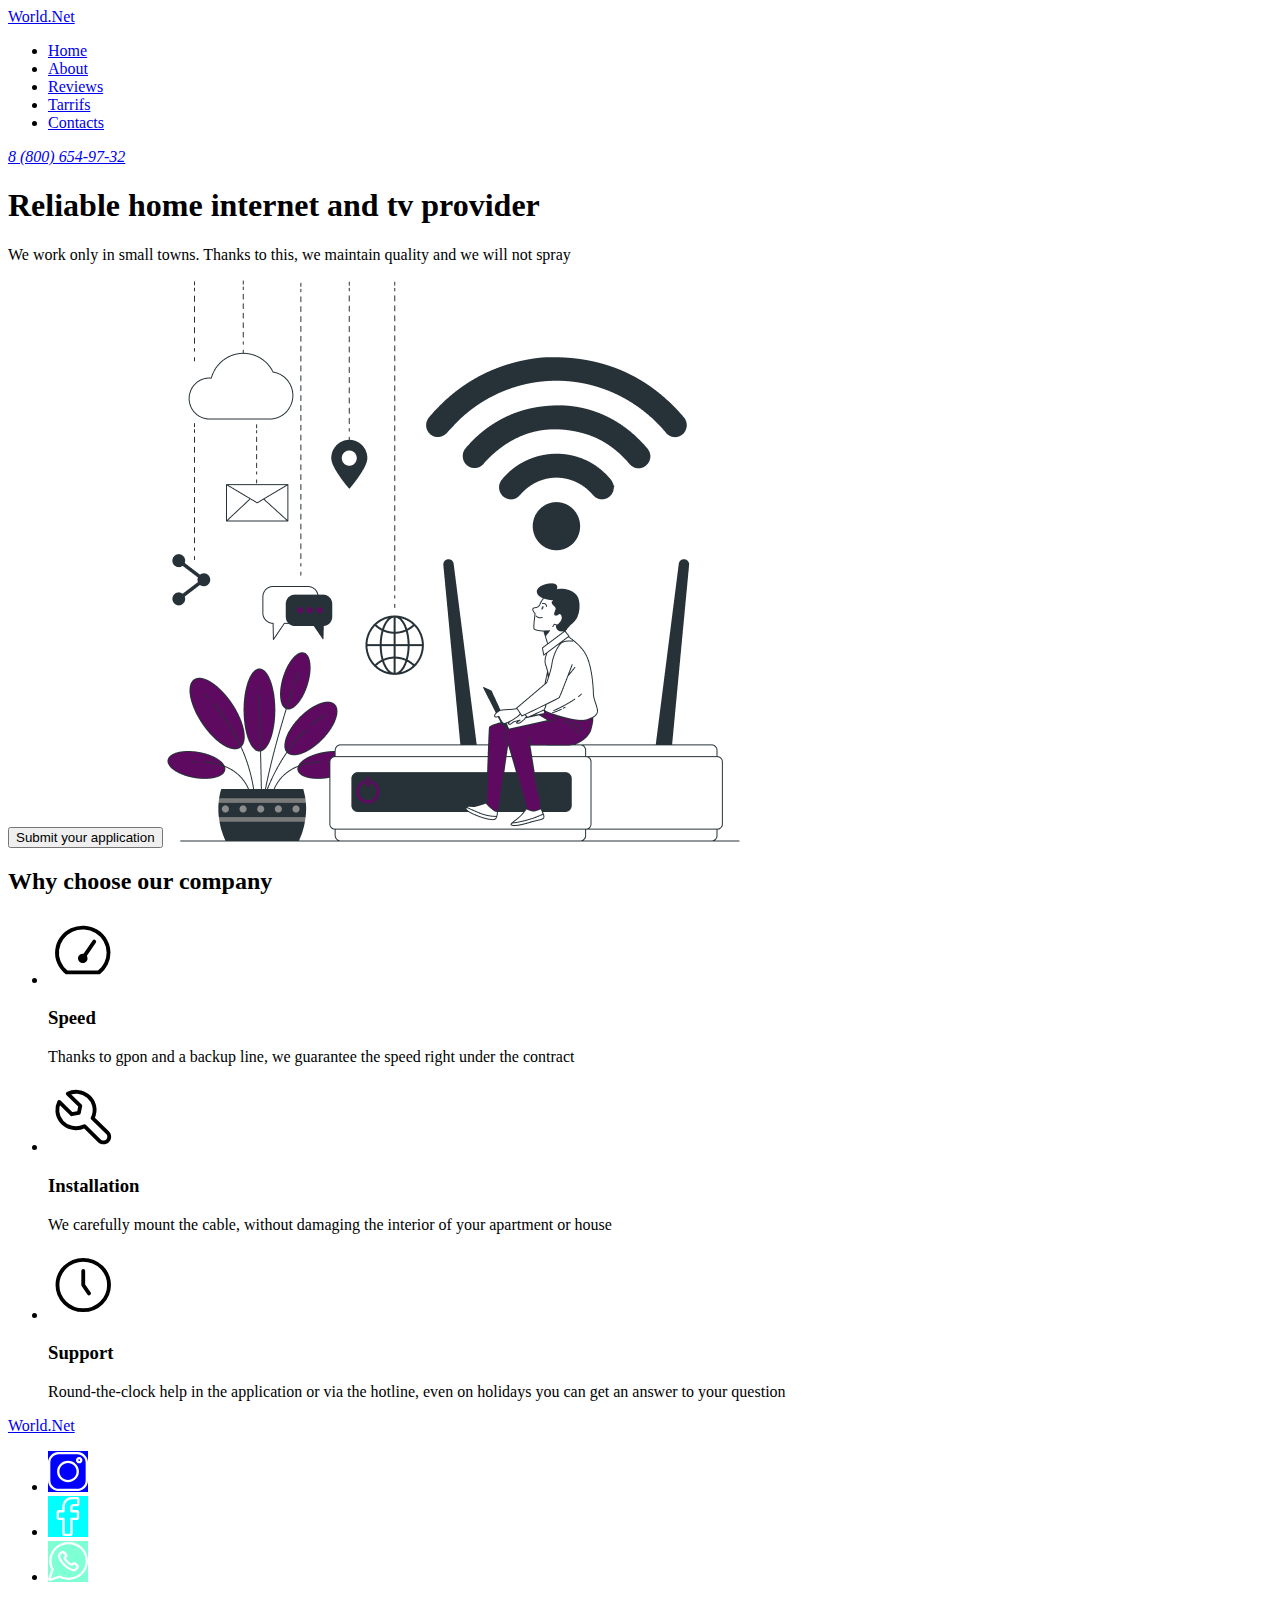
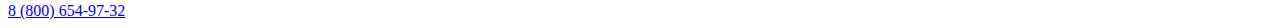
==== index.html @ 52def7dc "start" ====
<!DOCTYPE html>
<html lang="en">
  <head>
    <meta charset="UTF-8" />
    <meta name="viewport" content="width=device-width, initial-scale=1.0" />
    <title>Blended 15-16</title>
  </head>
  <body>
    <header>
      <nav>
        <a href="./index.html">World.Net</a>
        <ul>
          <li><a href="./index.html">Home</a></li>
          <li><a href="#">About</a></li>
          <li><a href="#">Reviews</a></li>
          <li><a href="./tarrifs.html">Tarrifs</a></li>
          <li><a href="#">Contacts</a></li>
        </ul>
      </nav>
      <address>
        <a href="tel:88006549732">8 (800) 654-97-32</a>
      </address>
    </header>
    <main>
      <!-- Hero section -->
      <section>
        <h1>Reliable home internet and <span>tv</span> provider</h1>
        <p>
          We work only in small towns. Thanks to this, we maintain quality and
          we will not spray
        </p>
        <button>Submit your application</button>
        <img src="./png/main.png" alt="internet" />
      </section>
      <!-- Advantages section -->
      <section>
        <h2>Why choose our company</h2>
        <ul>
          <li>
            <img src="./icons/speed.svg" alt="speed" width="70" height="70" />
            <h3>Speed</h3>
            <p>
              Thanks to <span>gpon</span> and a backup line, we guarantee the
              speed right under the contract
            </p>
          </li>
          <li>
            <img
              src="./icons/installation.svg"
              alt="installation"
              width="70"
              height="70"
            />
            <h3>Installation</h3>
            <p>
              We carefully mount the cable, without damaging the interior of
              your apartment or house
            </p>
          </li>
          <li>
            <img
              src="./icons/support.svg"
              alt="support"
              width="70"
              height="70"
            />
            <h3>Support</h3>
            <p>
              Round-the-clock help in the application or via the hotline, even
              on holidays you can get an answer to your question
            </p>
          </li>
        </ul>
      </section>
      <!--  -->
    </main>
    <footer>
      <a href="./index.html">World.Net</a>
      <ul>
        <li>
          <img
            src="./icons/instagram.svg"
            alt="insta"
            style="background-color: blue"
          />
        </li>
        <li>
          <img
            src="./icons/facebook.svg"
            alt="facebook"
            style="background-color: aqua"
          />
        </li>
        <li>
          <img
            src="./icons/whatsapp.svg"
            alt="whatsapp"
            style="background-color: aquamarine"
          />
        </li>
      </ul>
      <a href="tel:88006549732">8 (800) 654-97-32</a>
    </footer>
  </body>
</html>
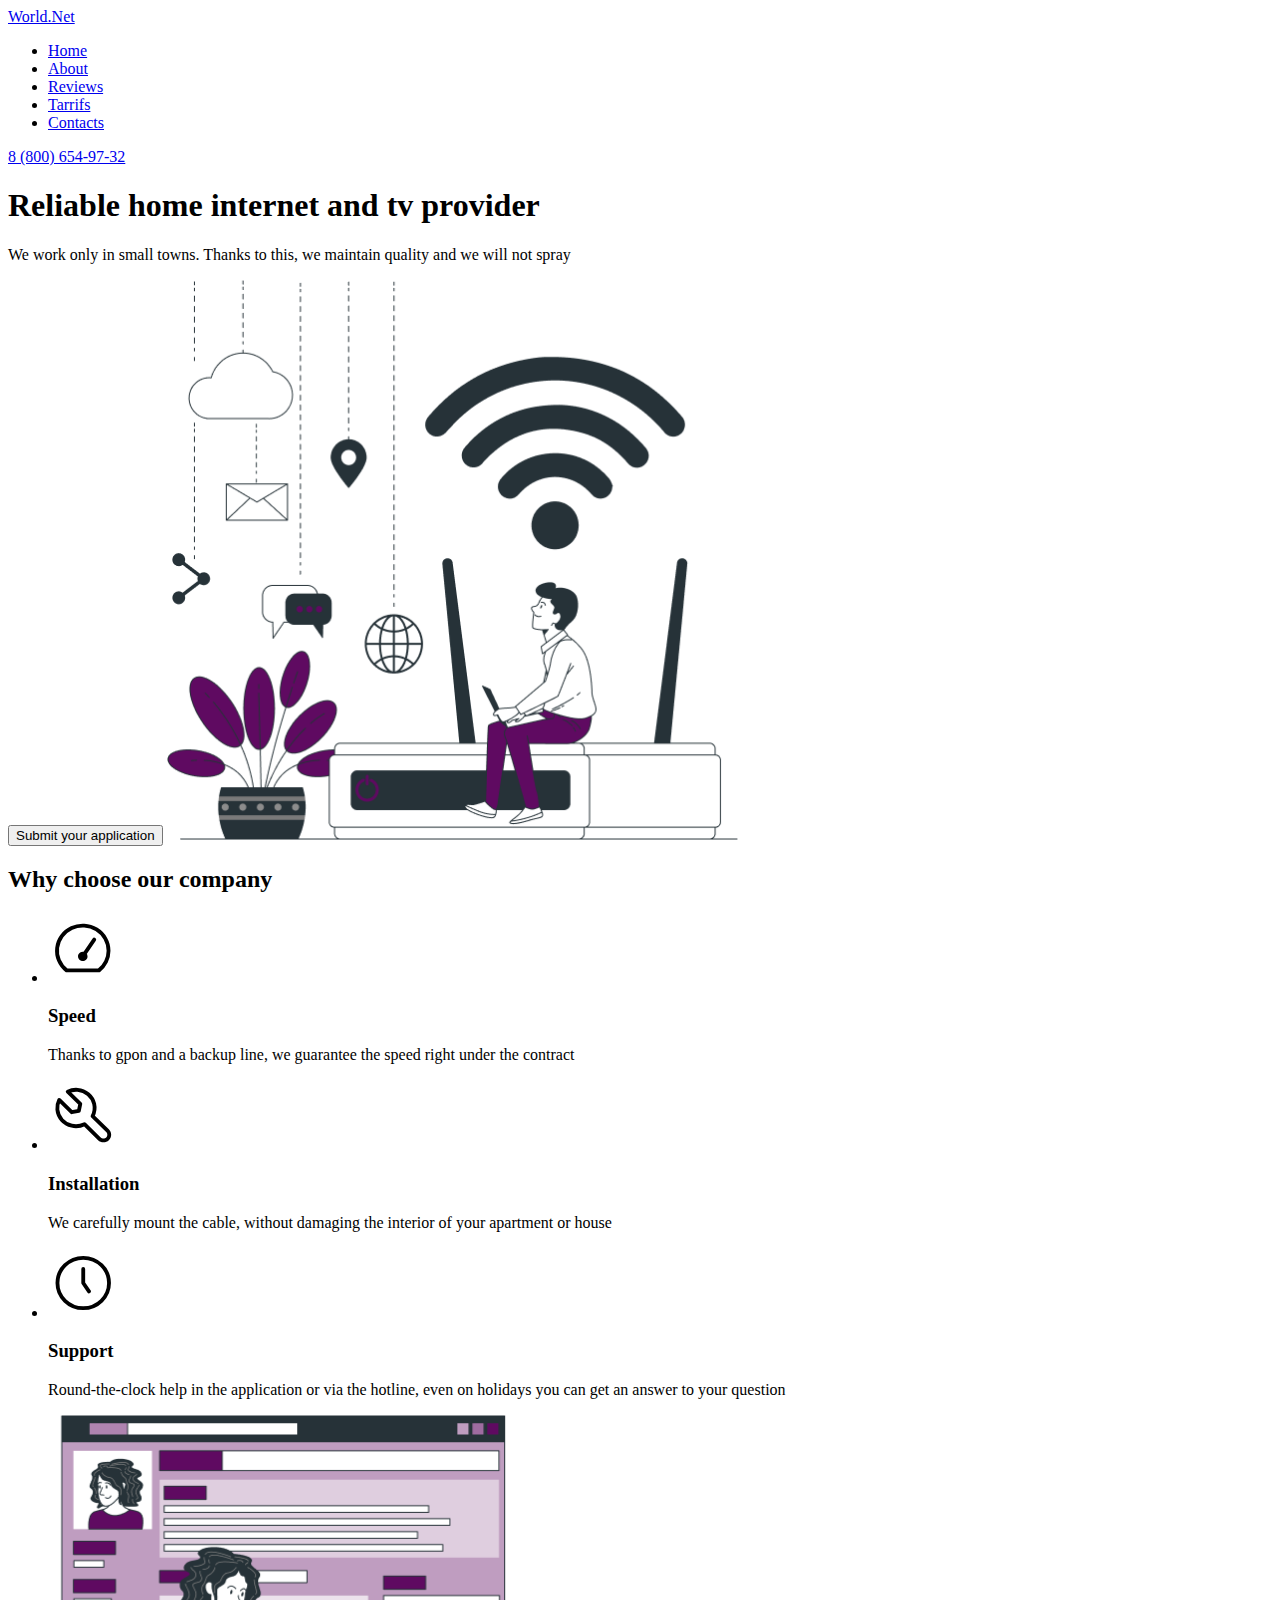
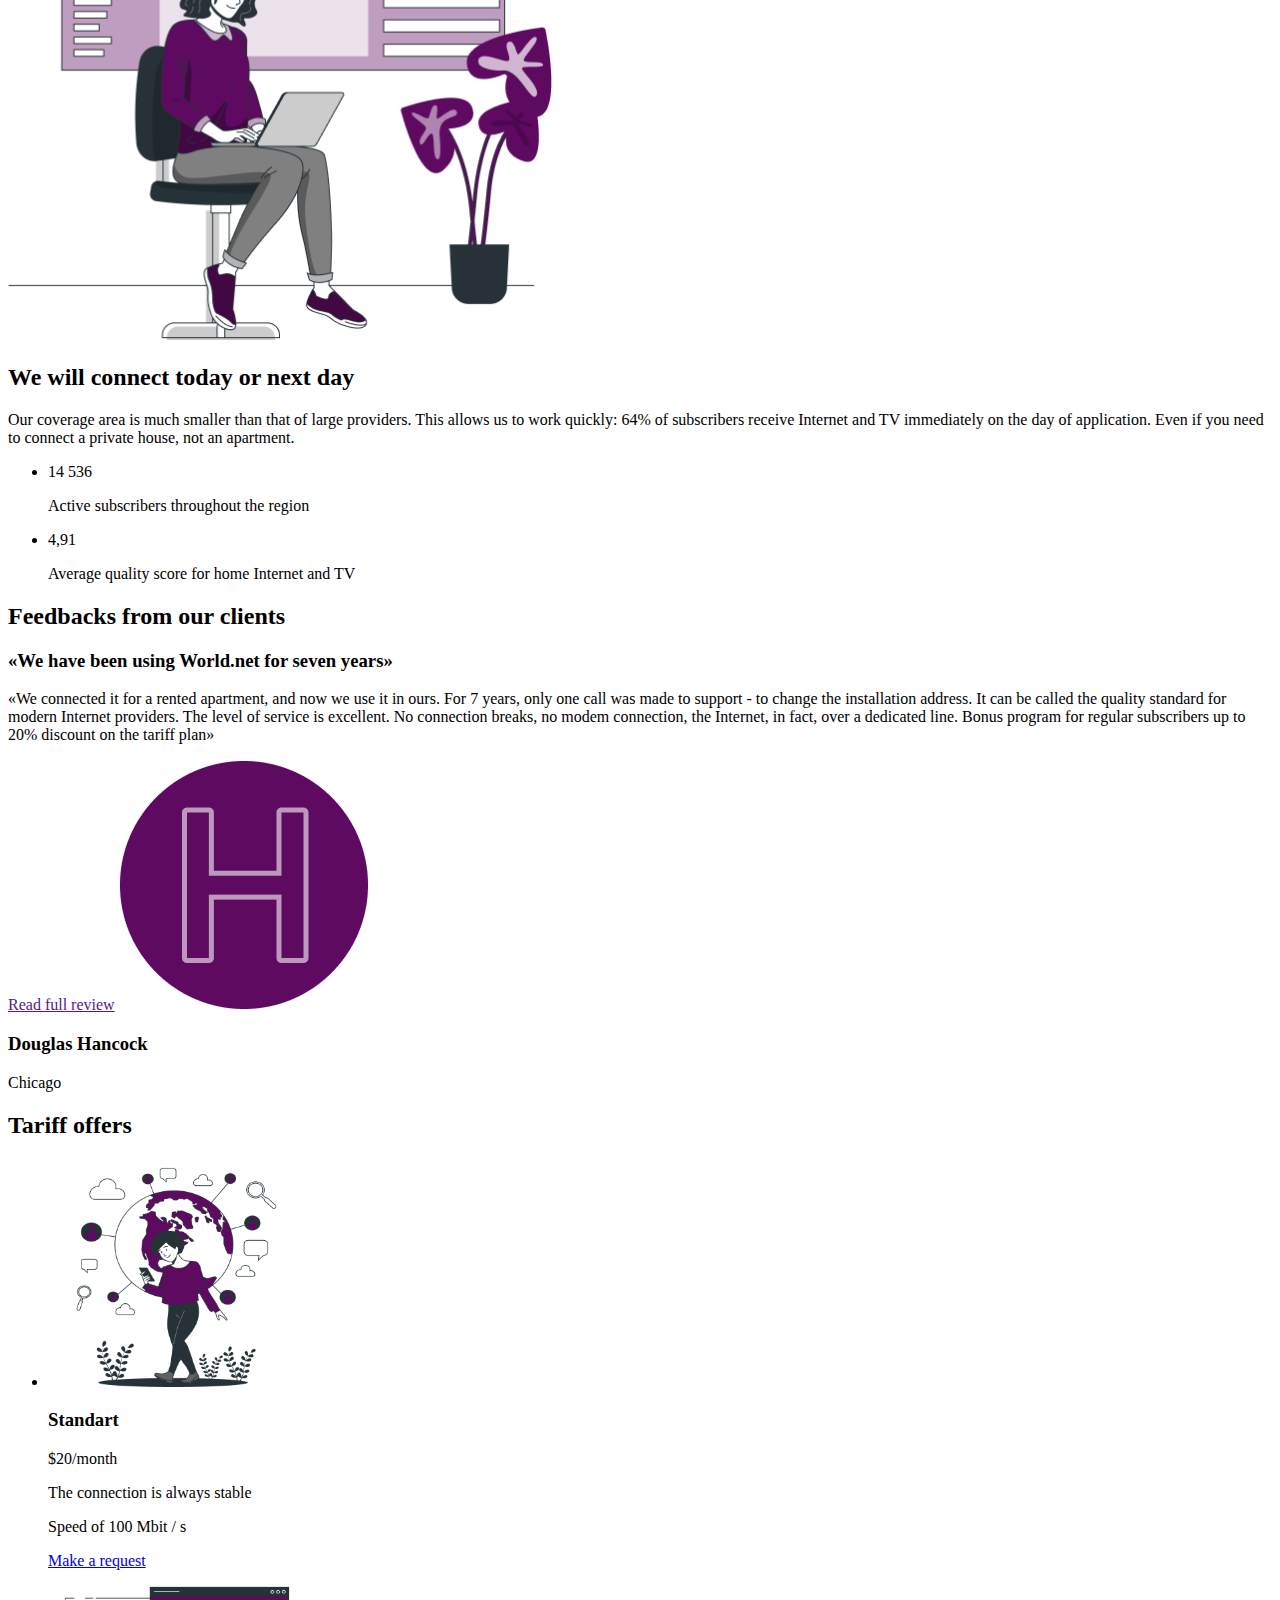
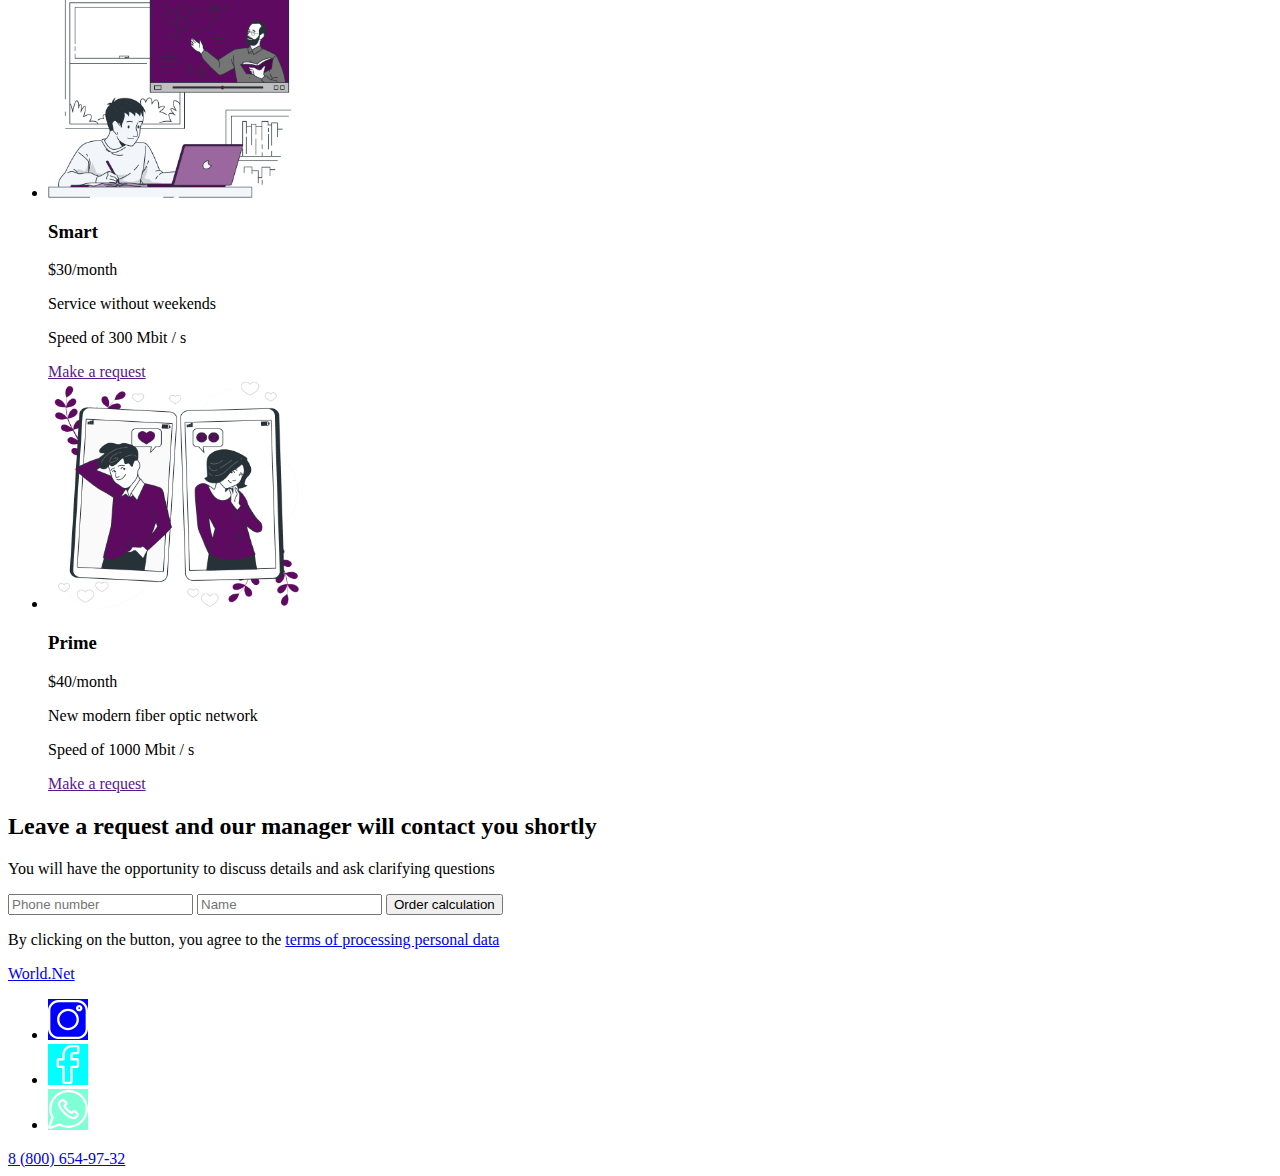
==== commit 243bd638: "finished html" ====
--- a/index.html
+++ b/index.html
@@ -3,7 +3,7 @@
   <head>
     <meta charset="UTF-8" />
     <meta name="viewport" content="width=device-width, initial-scale=1.0" />
-    <title>Blended 15-16</title>
+    <title>Internet</title>
   </head>
   <body>
     <header>
@@ -17,9 +17,7 @@
           <li><a href="#">Contacts</a></li>
         </ul>
       </nav>
-      <address>
-        <a href="tel:88006549732">8 (800) 654-97-32</a>
-      </address>
+      <a href="tel:88006549732">8 (800) 654-97-32</a>
     </header>
     <main>
       <!-- Hero section -->
@@ -30,8 +28,9 @@
           we will not spray
         </p>
         <button>Submit your application</button>
-        <img src="./png/main.png" alt="internet" />
-      </section>
+        <img src="./png/main.png" alt="internet" width="571" height="560" />
+      </section>
+
       <!-- Advantages section -->
       <section>
         <h2>Why choose our company</h2>
@@ -72,7 +71,116 @@
           </li>
         </ul>
       </section>
-      <!--  -->
+
+      <!-- In touch section-->
+      <section>
+        <img src="./png/woman.png" alt="woman" width="544" height="525" />
+        <h2>We will connect today or next day</h2>
+        <p>
+          Our coverage area is much smaller than that of large providers. This
+          allows us to work quickly: 64% of subscribers receive Internet and TV
+          immediately on the day of application. Even if you need to connect a
+          private house, not an apartment.
+        </p>
+        <ul>
+          <li>
+            <span>14 536</span>
+            <p>Active subscribers throughout the region</p>
+          </li>
+          <li>
+            <span>4,91</span>
+            <p>Average quality score for home Internet and TV</p>
+          </li>
+        </ul>
+      </section>
+
+      <!-- Feedback section -->
+      <section>
+        <h2>Feedbacks from our clients</h2>
+        <h3>«We have been using World.net for seven years»</h3>
+        <p>
+          «We connected it for a rented apartment, and now we use it in ours.
+          For 7 years, only one call was made to support - to change the
+          installation address. It can be called the quality standard for modern
+          Internet providers. The level of service is excellent. No connection
+          breaks, no modem connection, the Internet, in fact, over a dedicated
+          line. Bonus program for regular subscribers up to 20% discount on the
+          tariff plan»
+        </p>
+        <a href="">Read full review</a>
+        <img
+          src="./png/hletter.png"
+          alt="logo company"
+          width="250"
+          height="250"
+        />
+        <h3>Douglas Hancock</h3>
+        <p>Chicago</p>
+      </section>
+
+      <!-- Tariff offers section -->
+      <section>
+        <h2>Tariff offers</h2>
+        <ul>
+          <li>
+            <img
+              src="./png/standartoffer.png"
+              alt="walking woman"
+              width="251"
+              height="228"
+            />
+            <h3>Standart</h3>
+            <p>$20/month</p>
+            <p>The connection is always stable</p>
+            <p>Speed of 100 Mbit / s</p>
+            <a href="#">Make a request</a>
+          </li>
+          <li>
+            <img
+              src="./png/smartoffer.png"
+              alt="online lesson"
+              width="251"
+              height="228"
+            />
+            <h3>Smart</h3>
+            <p>$30/month</p>
+            <p>Service without weekends</p>
+            <p>Speed of 300 Mbit / s</p>
+            <a href="">Make a request</a>
+          </li>
+          <li>
+            <img
+              src="./png/primeoffer.png"
+              alt="online dating"
+              width="251"
+              height="228"
+            />
+            <h3>Prime</h3>
+            <p>$40/month</p>
+            <p>New modern fiber optic network</p>
+            <p>Speed of 1000 Mbit / s</p>
+            <a href="">Make a request</a>
+          </li>
+        </ul>
+      </section>
+
+      <!-- Request section -->
+      <section>
+        <h2>Leave a request and our manager will contact you shortly</h2>
+        <p>
+          You will have the opportunity to discuss details and ask clarifying
+          questions
+        </p>
+        <input type="tel" placeholder="Phone number" />
+        <input type="text" placeholder="Name" />
+        <button type="submit">Order calculation</button>
+        <p>
+          By clicking on the button, you agree to the
+          <span>
+            <a href="#">terms of processing personal data</a>
+          </span>
+        </p>
+      </section>
     </main>
     <footer>
       <a href="./index.html">World.Net</a>
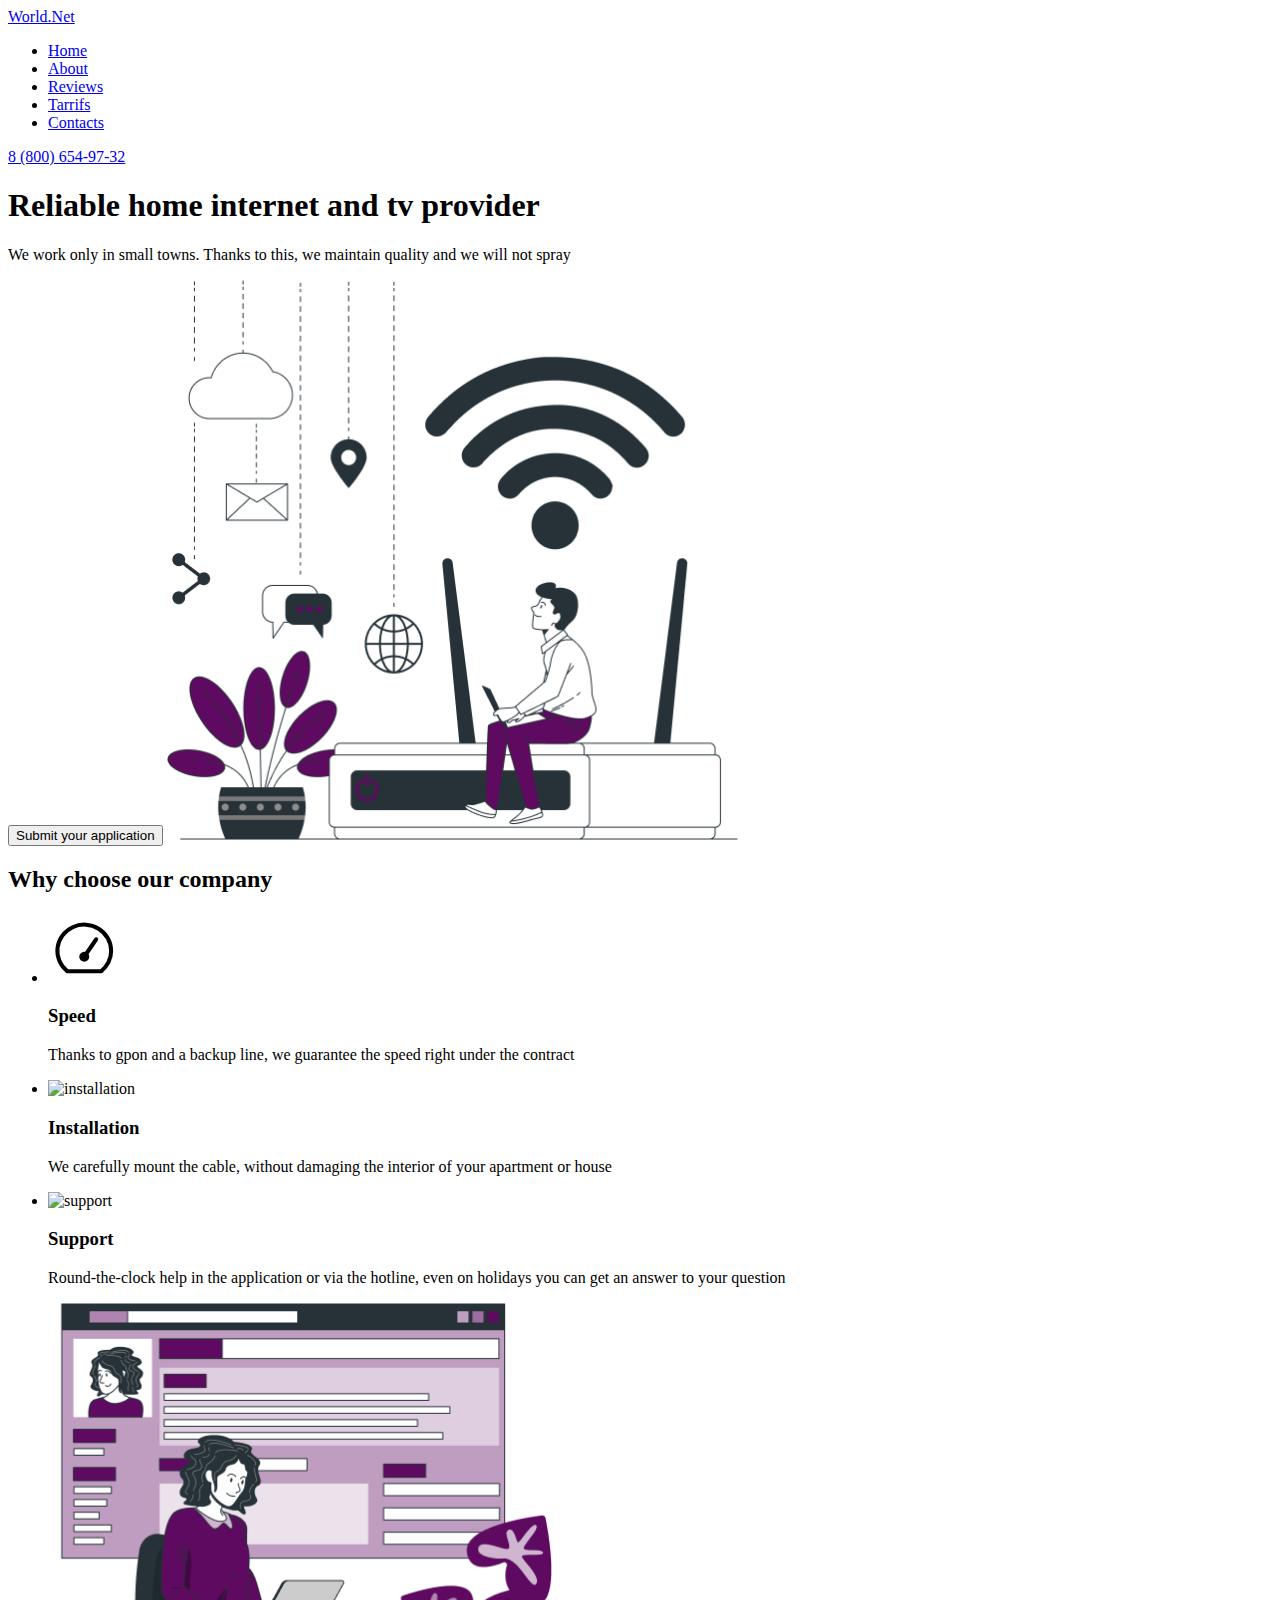
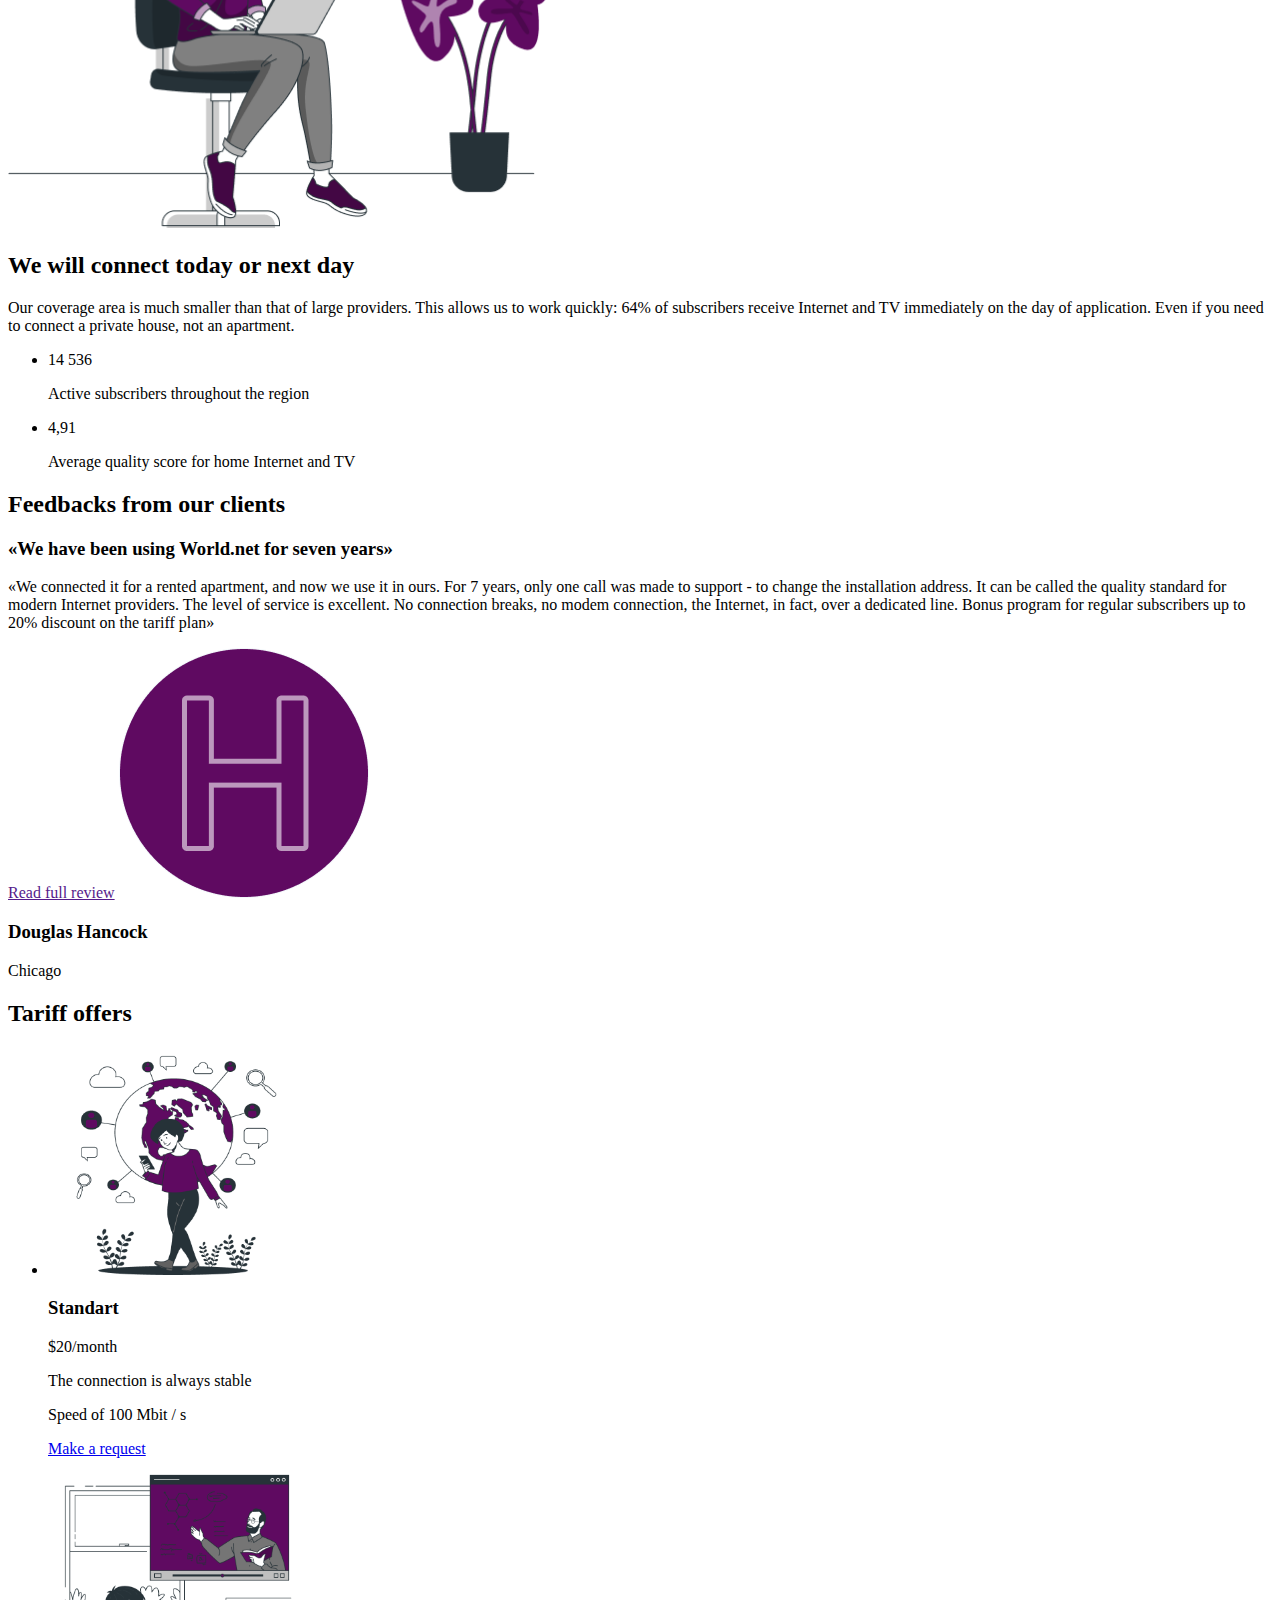
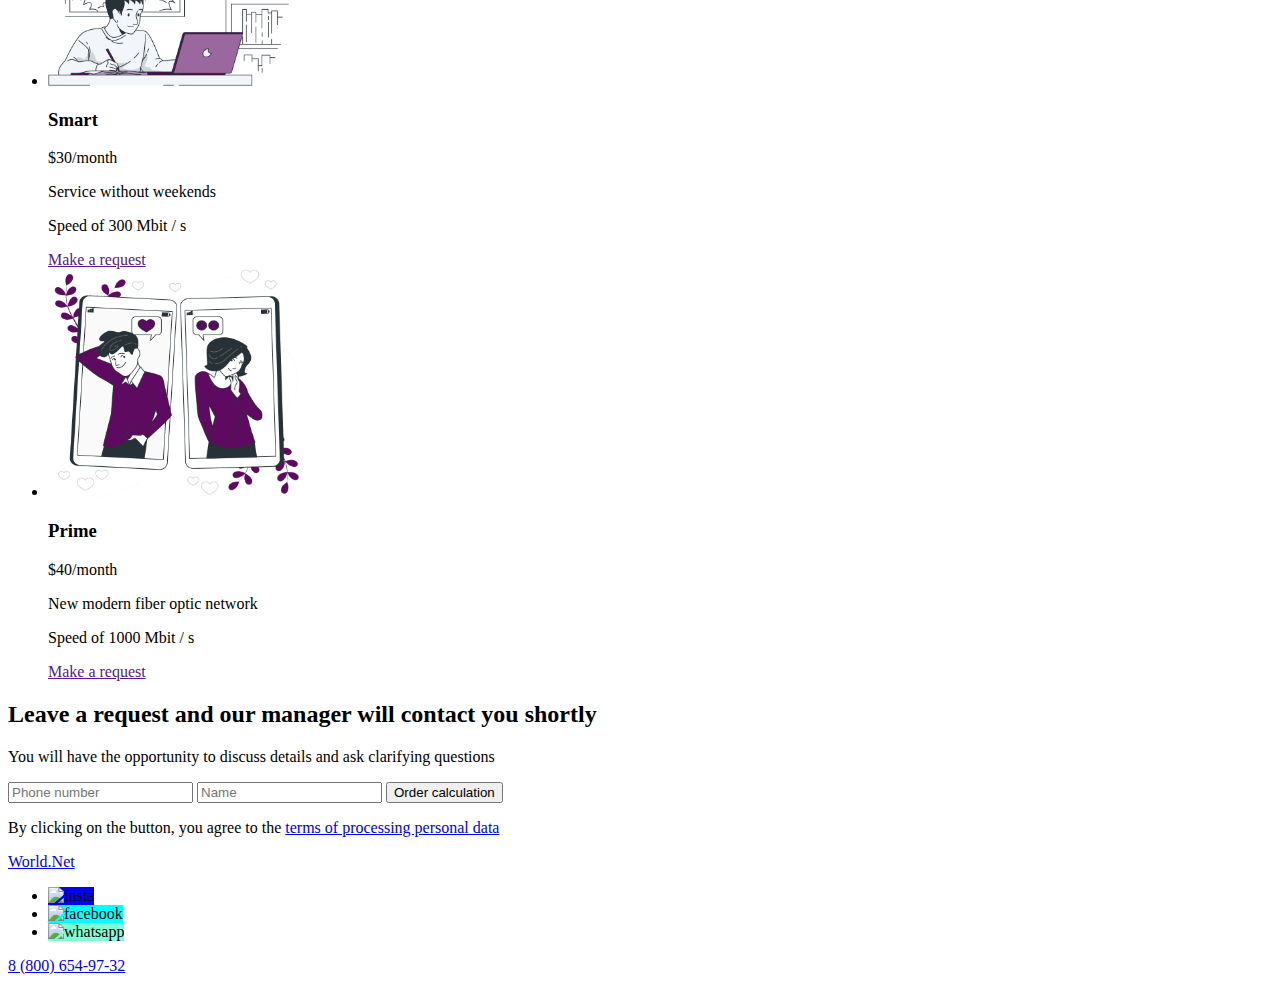
==== commit a30621c1: "aa" ====
--- a/index.html
+++ b/index.html
@@ -36,7 +36,9 @@
         <h2>Why choose our company</h2>
         <ul>
           <li>
-            <img src="./icons/speed.svg" alt="speed" width="70" height="70" />
+            <svg width="72" height="70">
+              <use href="./icomoon/symbol-defs.svg#speed"></use>
+            </svg>
             <h3>Speed</h3>
             <p>
               Thanks to <span>gpon</span> and a backup line, we guarantee the
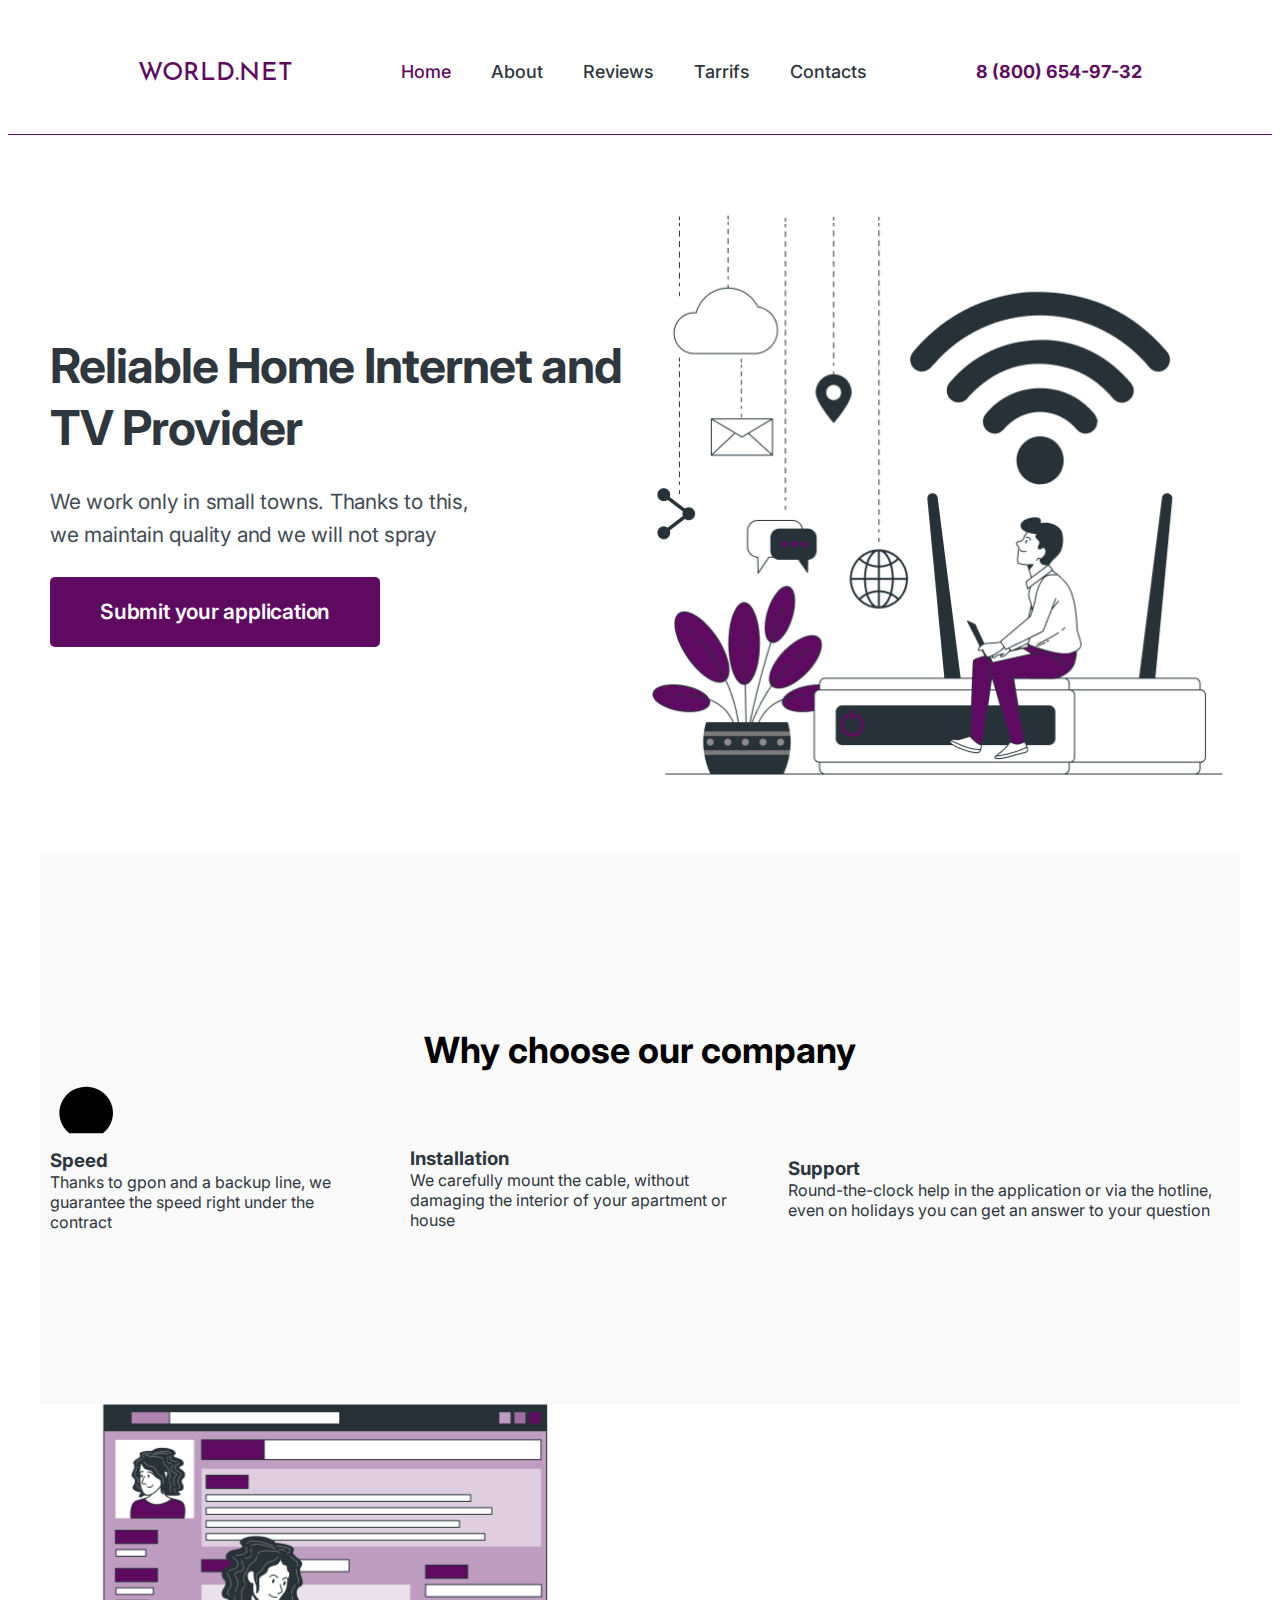
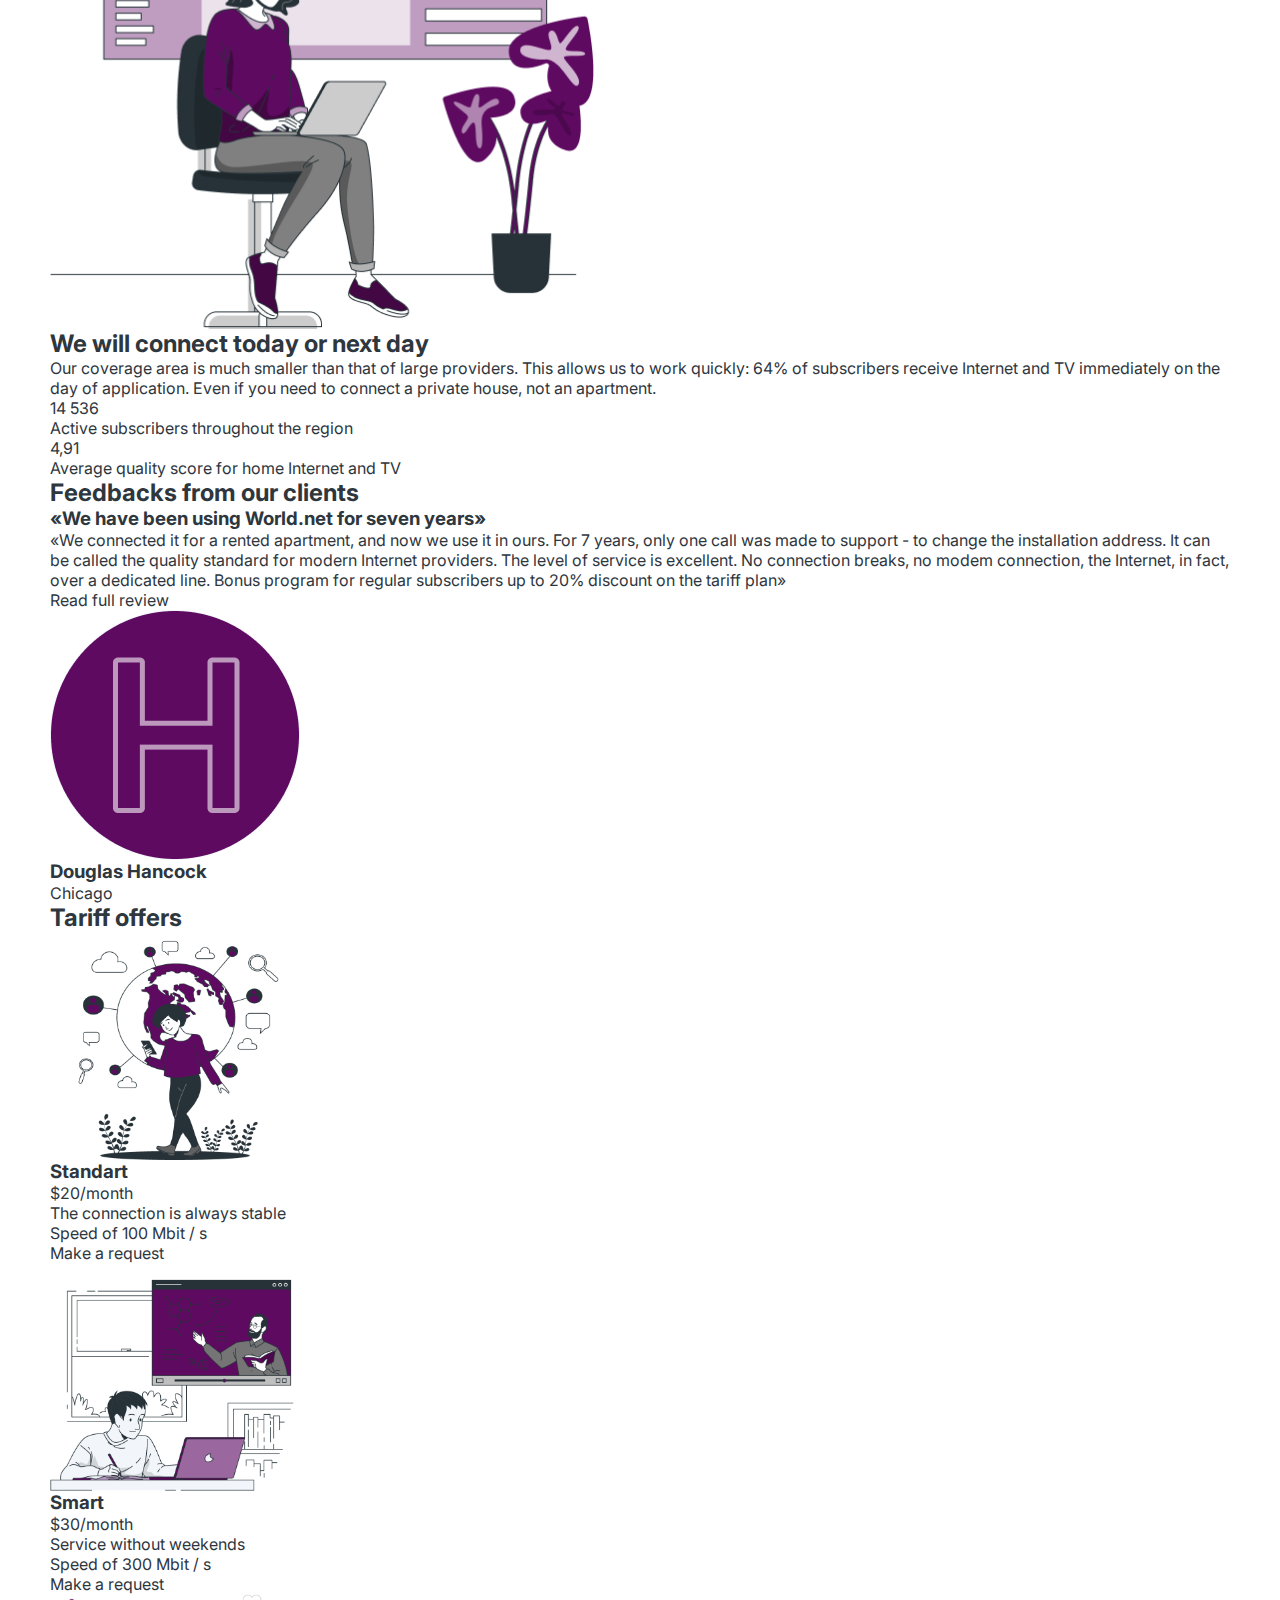
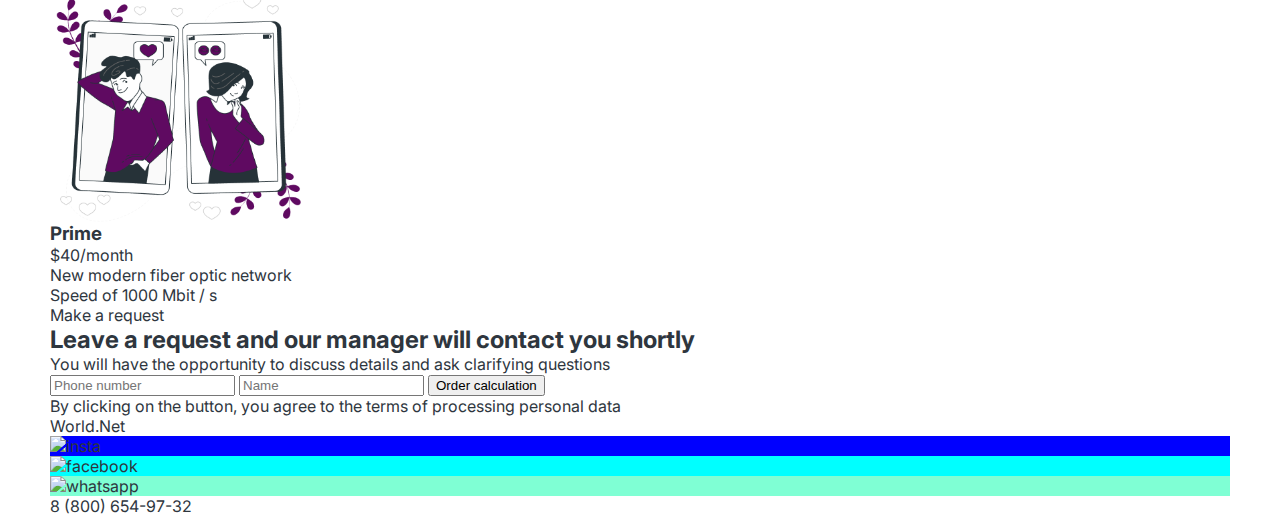
==== commit 67ea541c: "adds" ====
--- a/index.html
+++ b/index.html
@@ -4,212 +4,248 @@
     <meta charset="UTF-8" />
     <meta name="viewport" content="width=device-width, initial-scale=1.0" />
     <title>Internet</title>
+    <link rel="stylesheet" href="./css/style.css" />
+    <link rel="preconnect" href="https://fonts.googleapis.com" />
+    <link rel="preconnect" href="https://fonts.gstatic.com" crossorigin />
+    <link
+      href="https://fonts.googleapis.com/css2?family=Inter:wght@400;500;600;700&family=Reem+Kufi&display=swap"
+      rel="stylesheet"
+    />
   </head>
   <body>
-    <header>
-      <nav>
-        <a href="./index.html">World.Net</a>
-        <ul>
-          <li><a href="./index.html">Home</a></li>
-          <li><a href="#">About</a></li>
-          <li><a href="#">Reviews</a></li>
-          <li><a href="./tarrifs.html">Tarrifs</a></li>
-          <li><a href="#">Contacts</a></li>
-        </ul>
-      </nav>
-      <a href="tel:88006549732">8 (800) 654-97-32</a>
+    <header class="header">
+      <div class="container container-header">
+        <a class="logo" href="./index.html">World.Net</a>
+        <nav>
+          <ul class="nav-menu">
+            <li class="nav-item nav-item-home">
+              <a class="nav-link" href="./index.html">Home</a>
+            </li>
+            <li class="nav-item"><a class="nav-link" href="#">About</a></li>
+            <li class="nav-item"><a class="nav-link" href="#">Reviews</a></li>
+            <li class="nav-item">
+              <a class="nav-link" href="./tarrifs.html">Tarrifs</a>
+            </li>
+            <li class="nav-item"><a class="nav-link" href="#">Contacts</a></li>
+          </ul>
+        </nav>
+        <a class="header-tel" href="tel:88006549732">8 (800) 654-97-32</a>
+      </div>
     </header>
     <main>
       <!-- Hero section -->
-      <section>
-        <h1>Reliable home internet and <span>tv</span> provider</h1>
-        <p>
-          We work only in small towns. Thanks to this, we maintain quality and
-          we will not spray
-        </p>
-        <button>Submit your application</button>
-        <img src="./png/main.png" alt="internet" width="571" height="560" />
+      <section class="section">
+        <div class="container hero-container">
+          <h1 class="hero-title">
+            Reliable home internet <span class="span-low">and </span
+            ><span class="span-up">tv</span> provider
+          </h1>
+          <p class="hero-descr">
+            We work only in small towns. Thanks to this, we maintain quality and
+            we will not spray
+          </p>
+          <button class="hero-button">Submit your application</button>
+          <img
+            class="hero-img"
+            src="./png/main.png"
+            alt="internet"
+            width="571"
+            height="560"
+          />
+        </div>
       </section>
 
       <!-- Advantages section -->
-      <section>
-        <h2>Why choose our company</h2>
+      <section class="section">
+        <div class="container advantages-container">
+          <h2 class="advantages-title">Why choose our company</h2>
+          <ul class="advantages-menu">
+            <li class="advantages-item">
+              <svg class="advantage-icon" width="72" height="70">
+                <use href="./png/icons.svg#icon-speed"></use>
+              </svg>
+              <h3>Speed</h3>
+              <p>
+                Thanks to <span>gpon</span> and a backup line, we guarantee the
+                speed right under the contract
+              </p>
+            </li>
+            <li class="advantages-item">
+              <img
+                src="./png/icons.svg#installation"
+                alt="installation"
+                width="70"
+                height="70"
+              />
+              <h3>Installation</h3>
+              <p>
+                We carefully mount the cable, without damaging the interior of
+                your apartment or house
+              </p>
+            </li>
+            <li class="advantages-item">
+              <img
+                src="./png/icons.svg#icon-support"
+                alt="support"
+                width="70"
+                height="70"
+              />
+              <h3>Support</h3>
+              <p>
+                Round-the-clock help in the application or via the hotline, even
+                on holidays you can get an answer to your question
+              </p>
+            </li>
+          </ul>
+        </div>
+      </section>
+
+      <!-- In touch section-->
+      <section class="section">
+        <div class="container">
+          <img src="./png/woman.png" alt="woman" width="544" height="525" />
+          <h2>We will connect today or next day</h2>
+          <p>
+            Our coverage area is much smaller than that of large providers. This
+            allows us to work quickly: 64% of subscribers receive Internet and
+            TV immediately on the day of application. Even if you need to
+            connect a private house, not an apartment.
+          </p>
+          <ul>
+            <li>
+              <span>14 536</span>
+              <p>Active subscribers throughout the region</p>
+            </li>
+            <li>
+              <span>4,91</span>
+              <p>Average quality score for home Internet and TV</p>
+            </li>
+          </ul>
+        </div>
+      </section>
+
+      <!-- Feedback section -->
+      <section class="section">
+        <div class="container">
+          <h2>Feedbacks from our clients</h2>
+          <h3>«We have been using World.net for seven years»</h3>
+          <p>
+            «We connected it for a rented apartment, and now we use it in ours.
+            For 7 years, only one call was made to support - to change the
+            installation address. It can be called the quality standard for
+            modern Internet providers. The level of service is excellent. No
+            connection breaks, no modem connection, the Internet, in fact, over
+            a dedicated line. Bonus program for regular subscribers up to 20%
+            discount on the tariff plan»
+          </p>
+          <a href="">Read full review</a>
+          <img
+            src="./png/hletter.png"
+            alt="logo company"
+            width="250"
+            height="250"
+          />
+          <h3>Douglas Hancock</h3>
+          <p>Chicago</p>
+        </div>
+      </section>
+
+      <!-- Tariff offers section -->
+      <section class="section">
+        <div class="container">
+          <h2>Tariff offers</h2>
+          <ul>
+            <li>
+              <img
+                src="./png/standartoffer.png"
+                alt="walking woman"
+                width="251"
+                height="228"
+              />
+              <h3>Standart</h3>
+              <p>$20/month</p>
+              <p>The connection is always stable</p>
+              <p>Speed of 100 Mbit / s</p>
+              <a href="#">Make a request</a>
+            </li>
+            <li>
+              <img
+                src="./png/smartoffer.png"
+                alt="online lesson"
+                width="251"
+                height="228"
+              />
+              <h3>Smart</h3>
+              <p>$30/month</p>
+              <p>Service without weekends</p>
+              <p>Speed of 300 Mbit / s</p>
+              <a href="">Make a request</a>
+            </li>
+            <li>
+              <img
+                src="./png/primeoffer.png"
+                alt="online dating"
+                width="251"
+                height="228"
+              />
+              <h3>Prime</h3>
+              <p>$40/month</p>
+              <p>New modern fiber optic network</p>
+              <p>Speed of 1000 Mbit / s</p>
+              <a href="">Make a request</a>
+            </li>
+          </ul>
+        </div>
+      </section>
+
+      <!-- Request section -->
+      <section class="section">
+        <div class="container">
+          <h2>Leave a request and our manager will contact you shortly</h2>
+          <p>
+            You will have the opportunity to discuss details and ask clarifying
+            questions
+          </p>
+          <input type="tel" placeholder="Phone number" />
+          <input type="text" placeholder="Name" />
+          <button type="submit">Order calculation</button>
+          <p>
+            By clicking on the button, you agree to the
+            <span>
+              <a href="#">terms of processing personal data</a>
+            </span>
+          </p>
+        </div>
+      </section>
+    </main>
+    <footer class="section">
+      <div class="container">
+        <a href="./index.html">World.Net</a>
         <ul>
           <li>
-            <svg width="72" height="70">
-              <use href="./icomoon/symbol-defs.svg#speed"></use>
-            </svg>
-            <h3>Speed</h3>
-            <p>
-              Thanks to <span>gpon</span> and a backup line, we guarantee the
-              speed right under the contract
-            </p>
+            <img
+              src="./icons/instagram.svg"
+              alt="insta"
+              style="background-color: blue"
+            />
           </li>
           <li>
             <img
-              src="./icons/installation.svg"
-              alt="installation"
-              width="70"
-              height="70"
+              src="./icons/facebook.svg"
+              alt="facebook"
+              style="background-color: aqua"
             />
-            <h3>Installation</h3>
-            <p>
-              We carefully mount the cable, without damaging the interior of
-              your apartment or house
-            </p>
           </li>
           <li>
             <img
-              src="./icons/support.svg"
-              alt="support"
-              width="70"
-              height="70"
+              src="./icons/whatsapp.svg"
+              alt="whatsapp"
+              style="background-color: aquamarine"
             />
-            <h3>Support</h3>
-            <p>
-              Round-the-clock help in the application or via the hotline, even
-              on holidays you can get an answer to your question
-            </p>
           </li>
         </ul>
-      </section>
-
-      <!-- In touch section-->
-      <section>
-        <img src="./png/woman.png" alt="woman" width="544" height="525" />
-        <h2>We will connect today or next day</h2>
-        <p>
-          Our coverage area is much smaller than that of large providers. This
-          allows us to work quickly: 64% of subscribers receive Internet and TV
-          immediately on the day of application. Even if you need to connect a
-          private house, not an apartment.
-        </p>
-        <ul>
-          <li>
-            <span>14 536</span>
-            <p>Active subscribers throughout the region</p>
-          </li>
-          <li>
-            <span>4,91</span>
-            <p>Average quality score for home Internet and TV</p>
-          </li>
-        </ul>
-      </section>
-
-      <!-- Feedback section -->
-      <section>
-        <h2>Feedbacks from our clients</h2>
-        <h3>«We have been using World.net for seven years»</h3>
-        <p>
-          «We connected it for a rented apartment, and now we use it in ours.
-          For 7 years, only one call was made to support - to change the
-          installation address. It can be called the quality standard for modern
-          Internet providers. The level of service is excellent. No connection
-          breaks, no modem connection, the Internet, in fact, over a dedicated
-          line. Bonus program for regular subscribers up to 20% discount on the
-          tariff plan»
-        </p>
-        <a href="">Read full review</a>
-        <img
-          src="./png/hletter.png"
-          alt="logo company"
-          width="250"
-          height="250"
-        />
-        <h3>Douglas Hancock</h3>
-        <p>Chicago</p>
-      </section>
-
-      <!-- Tariff offers section -->
-      <section>
-        <h2>Tariff offers</h2>
-        <ul>
-          <li>
-            <img
-              src="./png/standartoffer.png"
-              alt="walking woman"
-              width="251"
-              height="228"
-            />
-            <h3>Standart</h3>
-            <p>$20/month</p>
-            <p>The connection is always stable</p>
-            <p>Speed of 100 Mbit / s</p>
-            <a href="#">Make a request</a>
-          </li>
-          <li>
-            <img
-              src="./png/smartoffer.png"
-              alt="online lesson"
-              width="251"
-              height="228"
-            />
-            <h3>Smart</h3>
-            <p>$30/month</p>
-            <p>Service without weekends</p>
-            <p>Speed of 300 Mbit / s</p>
-            <a href="">Make a request</a>
-          </li>
-          <li>
-            <img
-              src="./png/primeoffer.png"
-              alt="online dating"
-              width="251"
-              height="228"
-            />
-            <h3>Prime</h3>
-            <p>$40/month</p>
-            <p>New modern fiber optic network</p>
-            <p>Speed of 1000 Mbit / s</p>
-            <a href="">Make a request</a>
-          </li>
-        </ul>
-      </section>
-
-      <!-- Request section -->
-      <section>
-        <h2>Leave a request and our manager will contact you shortly</h2>
-        <p>
-          You will have the opportunity to discuss details and ask clarifying
-          questions
-        </p>
-        <input type="tel" placeholder="Phone number" />
-        <input type="text" placeholder="Name" />
-        <button type="submit">Order calculation</button>
-        <p>
-          By clicking on the button, you agree to the
-          <span>
-            <a href="#">terms of processing personal data</a>
-          </span>
-        </p>
-      </section>
-    </main>
-    <footer>
-      <a href="./index.html">World.Net</a>
-      <ul>
-        <li>
-          <img
-            src="./icons/instagram.svg"
-            alt="insta"
-            style="background-color: blue"
-          />
-        </li>
-        <li>
-          <img
-            src="./icons/facebook.svg"
-            alt="facebook"
-            style="background-color: aqua"
-          />
-        </li>
-        <li>
-          <img
-            src="./icons/whatsapp.svg"
-            alt="whatsapp"
-            style="background-color: aquamarine"
-          />
-        </li>
-      </ul>
-      <a href="tel:88006549732">8 (800) 654-97-32</a>
+        <a href="tel:88006549732">8 (800) 654-97-32</a>
+      </div>
     </footer>
   </body>
 </html>
--- a/css/style.css
+++ b/css/style.css
@@ -0,0 +1,203 @@
+:root {
+  --brand-c: #5f0a61;
+  --dark-c: #2e363e;
+  --grey-c: #434b53;
+  --light-pink-bgc: #fafafa;
+  --light-bgc: #fff;
+  --black: #000;
+}
+
+*,
+*::before,
+*::after {
+  box-sizing: border-box;
+}
+
+body {
+  font-family: "Inter";
+  color: var(--dark-c);
+}
+
+h1,
+h2,
+h3,
+h4,
+h5,
+p {
+  margin: 0;
+}
+
+ul,
+ol {
+  padding-left: 0;
+  margin: 0;
+}
+
+li {
+  list-style: none;
+}
+
+a {
+  text-decoration: none;
+  color: inherit;
+}
+
+img {
+  display: block;
+}
+
+button {
+  cursor: pointer;
+}
+
+.header {
+  padding: 0 120px;
+  position: relative;
+}
+
+.header::after {
+  position: absolute;
+  background-color: var(--brand-c);
+  bottom: 0;
+  left: 0;
+  width: 100%;
+  height: 1px;
+  content: "";
+}
+
+.container {
+  padding: 0 10px;
+  max-width: 1200px;
+  margin: 0 auto;
+  background-color: var(--light-bgc);
+}
+
+/* Header */
+
+.container-header {
+  display: flex;
+  align-items: center;
+  justify-content: space-between;
+  background-color: var(--light-bgc);
+}
+
+.logo {
+  color: var(--brand-c);
+  font-family: Reem Kufi;
+  font-size: 25px;
+  font-weight: 400;
+  line-height: 1.5;
+  text-transform: uppercase;
+  padding: 20px 0;
+}
+
+.nav-menu {
+  display: flex;
+  align-items: center;
+  gap: 40px;
+}
+
+.nav-item {
+  color: var(--dark-c);
+  font-size: 18px;
+  font-weight: 500;
+  line-height: 1.5;
+}
+
+.nav-item-home {
+  color: var(--brand-c);
+}
+
+.nav-link {
+  display: inline-block;
+  padding: 50px 0;
+}
+
+.header-tel {
+  color: var(--brand-c);
+  font-size: 18px;
+  font-weight: 700;
+  line-height: 1.52;
+  padding: 20px 0;
+}
+
+/* Hero section */
+
+.hero-container {
+  padding-top: 80px;
+  padding-bottom: 80px;
+  column-count: 2;
+  column-gap: 24px;
+}
+
+.hero-title {
+  color: var(--dark-c);
+  font-feature-settings: "clig" off, "liga" off;
+  font-size: 48px;
+  line-height: 1.3;
+  letter-spacing: -0.02em;
+  text-transform: capitalize;
+  padding-top: 120px;
+  max-width: 580px;
+  margin-bottom: 25px;
+}
+
+.span-low {
+  text-transform: lowercase;
+}
+
+.span-up {
+  text-transform: uppercase;
+}
+
+.hero-descr {
+  color: var(--grey-c);
+  font-size: 21px;
+  line-height: 1.6;
+  letter-spacing: -0.01em;
+  margin-bottom: 25px;
+  max-width: 434px;
+}
+
+.hero-button {
+  color: var(--light-bgc);
+  font-family: inherit;
+  font-size: 21px;
+  font-weight: 600;
+  line-height: 1.43;
+  letter-spacing: -0.01em;
+  background-color: var(--brand-c);
+  padding: 20px 50px;
+  border: none;
+  border-radius: 5px;
+}
+
+.hero-img {
+  max-width: 571px;
+  max-height: 560px;
+}
+
+/* advantages section */
+
+.advantages-container {
+  background-color: var(--light-pink-bgc);
+  padding-top: 172px;
+  padding-bottom: 172px;
+}
+
+.advantages-title {
+  color: var(--black);
+  text-align: center;
+  font-size: 36px;
+  line-height: 1.33;
+}
+
+.advantages-menu {
+  display: flex;
+  align-items: center;
+  gap: 40px;
+  justify-content: space-between;
+}
+
+.advantage-icon {
+}
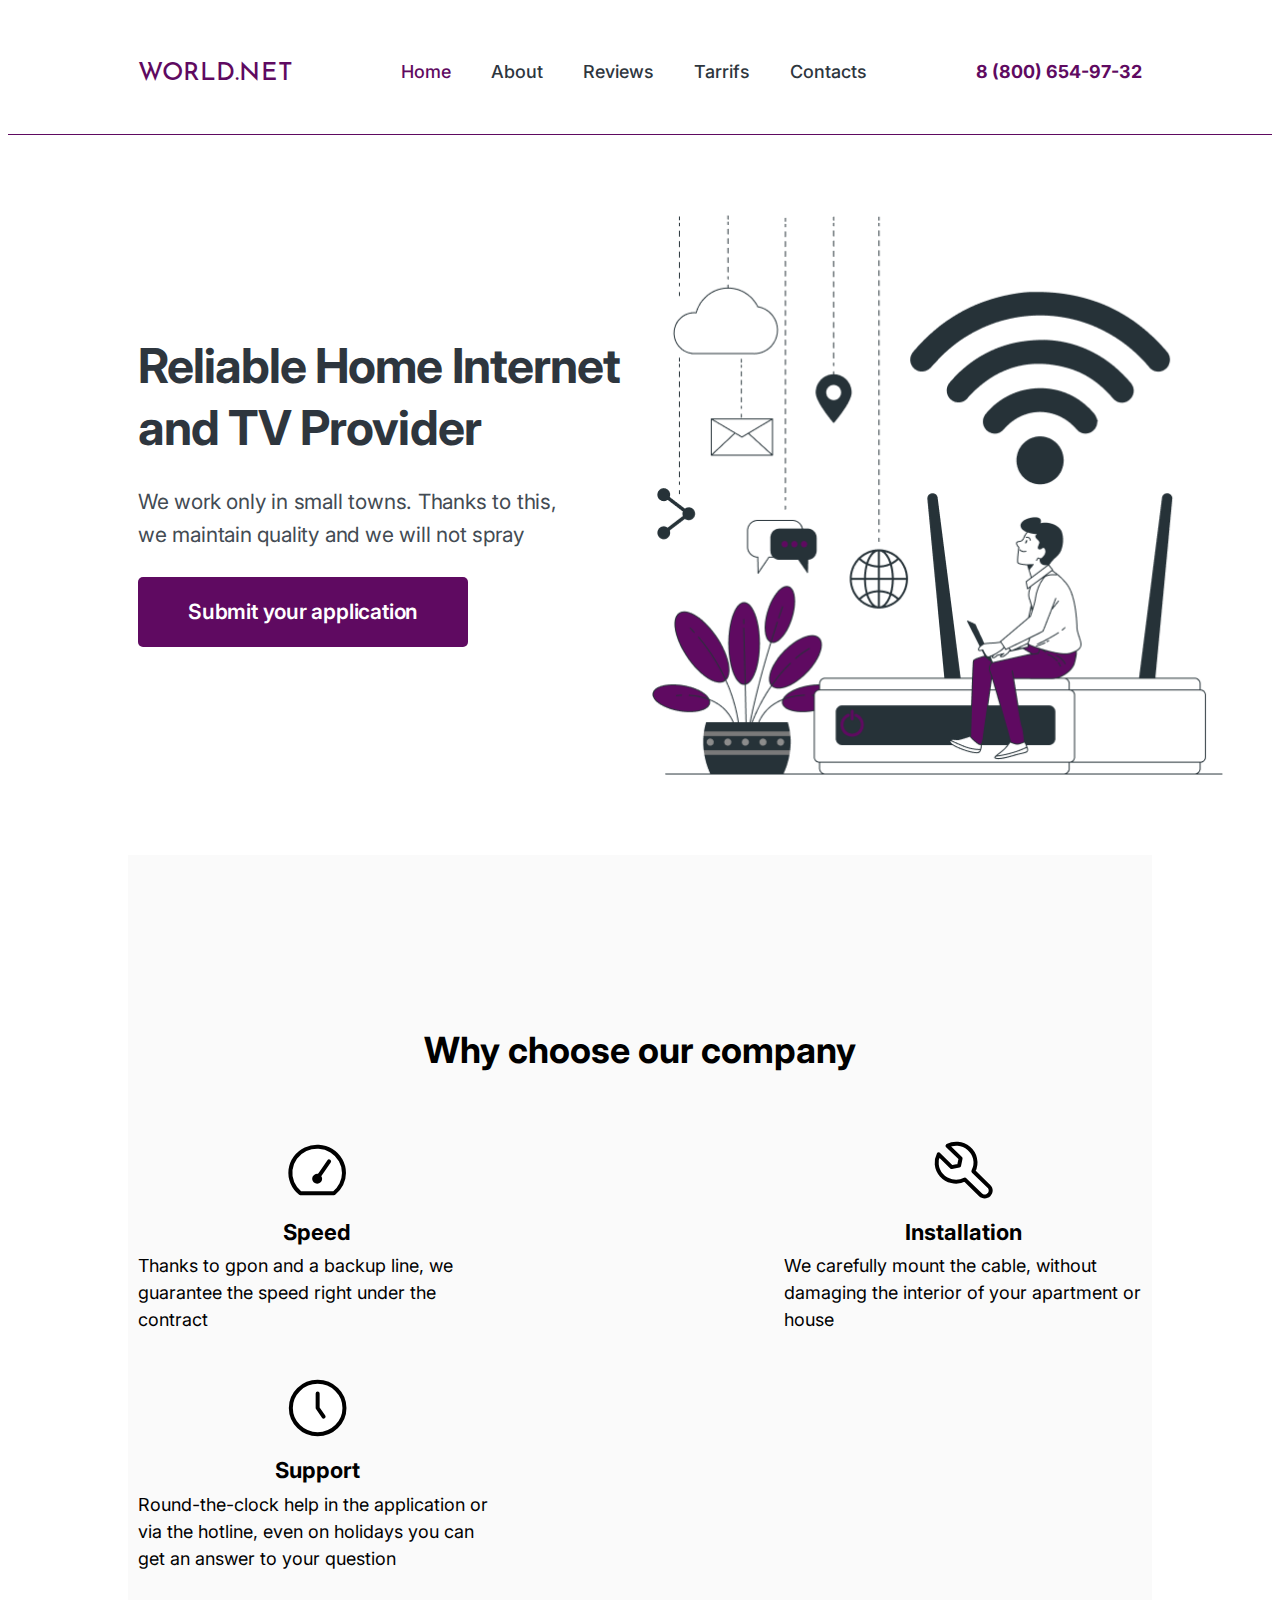
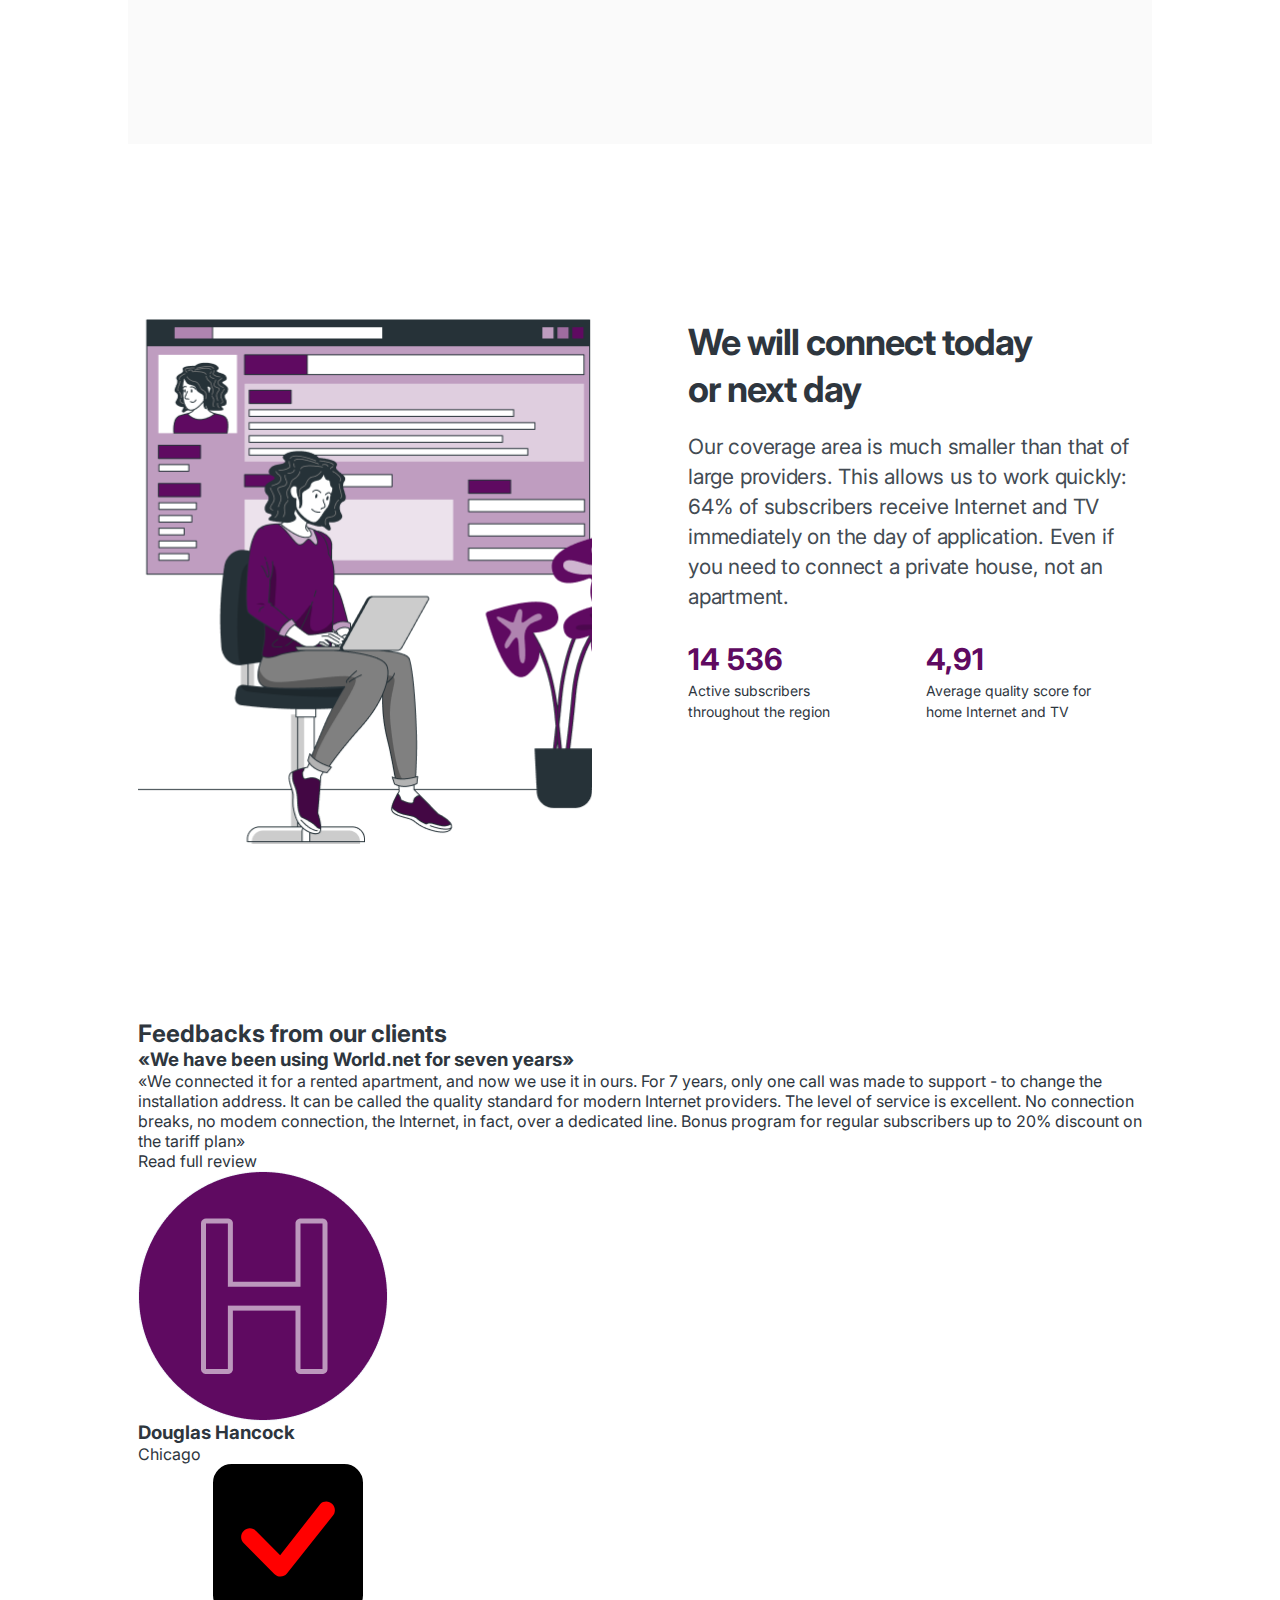
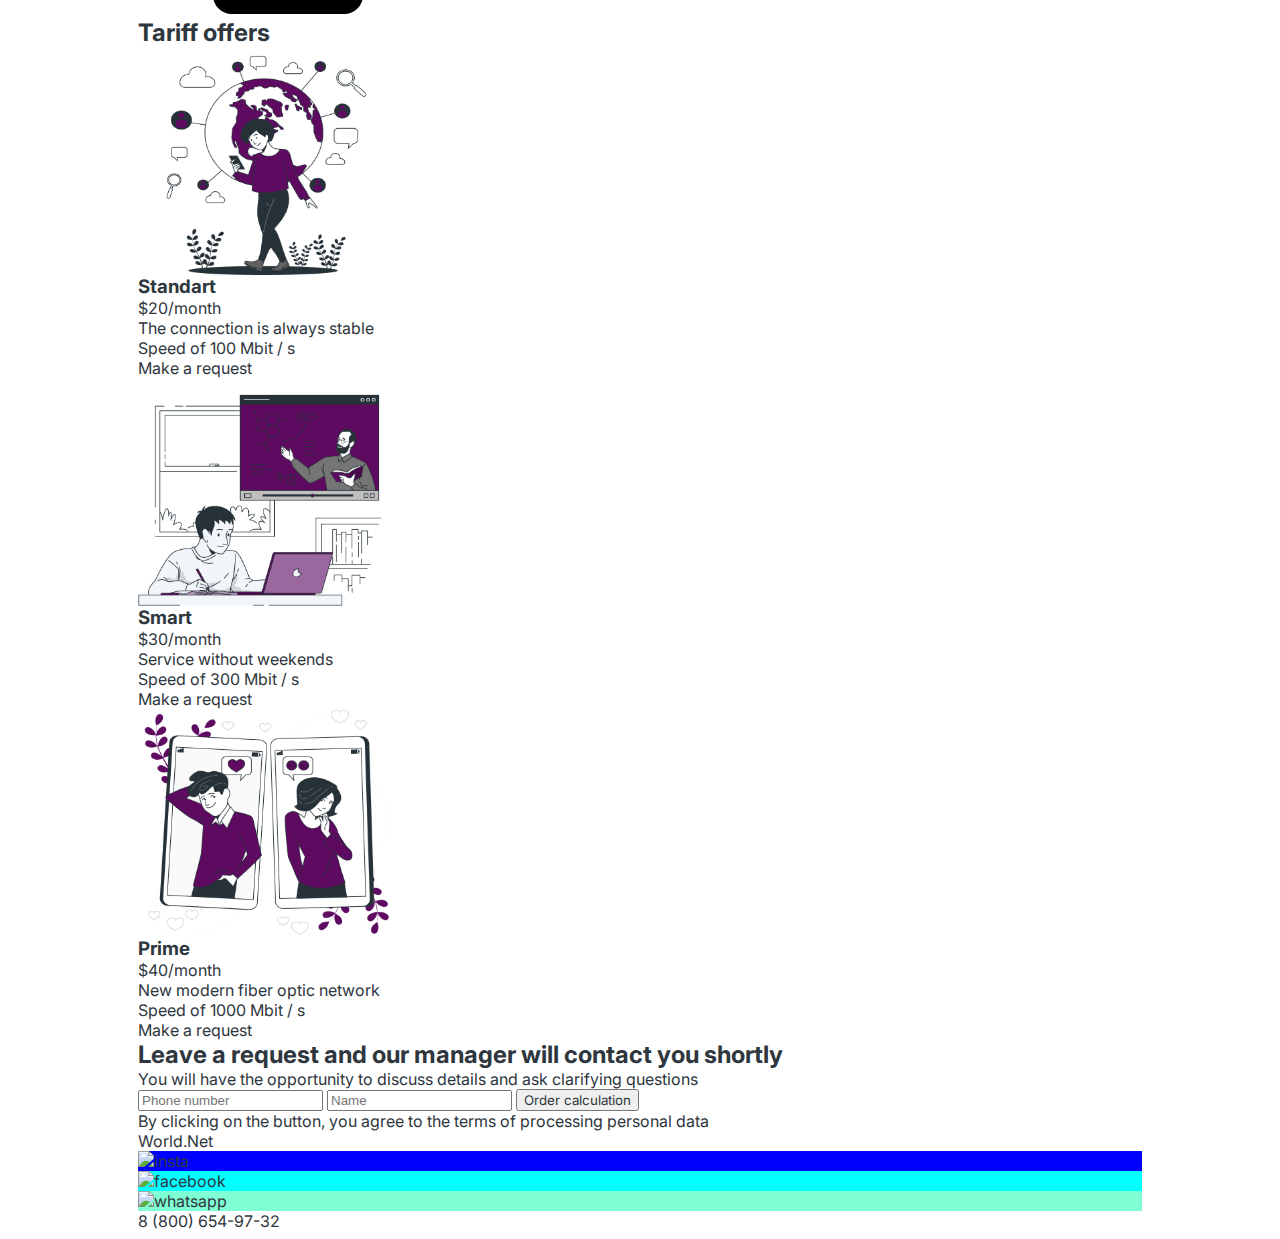
==== commit eeb478de: "d" ====
--- a/index.html
+++ b/index.html
@@ -64,34 +64,28 @@
               <svg class="advantage-icon" width="72" height="70">
                 <use href="./png/icons.svg#icon-speed"></use>
               </svg>
-              <h3>Speed</h3>
-              <p>
+              <h3 class="advantages-menu-title">Speed</h3>
+              <p class="advantages-menu-descr">
                 Thanks to <span>gpon</span> and a backup line, we guarantee the
                 speed right under the contract
               </p>
             </li>
             <li class="advantages-item">
-              <img
-                src="./png/icons.svg#installation"
-                alt="installation"
-                width="70"
-                height="70"
-              />
-              <h3>Installation</h3>
-              <p>
+              <svg class="advantage-icon" width="72" height="70">
+                <use href="./png/icons.svg#icon-installation"></use>
+              </svg>
+              <h3 class="advantages-menu-title">Installation</h3>
+              <p class="advantages-menu-descr">
                 We carefully mount the cable, without damaging the interior of
                 your apartment or house
               </p>
             </li>
             <li class="advantages-item">
-              <img
-                src="./png/icons.svg#icon-support"
-                alt="support"
-                width="70"
-                height="70"
-              />
-              <h3>Support</h3>
-              <p>
+              <svg class="advantage-icon" width="72" height="70">
+                <use href="./png/icons.svg#icon-support"></use>
+              </svg>
+              <h3 class="advantages-menu-title">Support</h3>
+              <p class="advantages-menu-descr">
                 Round-the-clock help in the application or via the hotline, even
                 on holidays you can get an answer to your question
               </p>
@@ -102,25 +96,37 @@
 
       <!-- In touch section-->
       <section class="section">
-        <div class="container">
-          <img src="./png/woman.png" alt="woman" width="544" height="525" />
-          <h2>We will connect today or next day</h2>
-          <p>
-            Our coverage area is much smaller than that of large providers. This
-            allows us to work quickly: 64% of subscribers receive Internet and
-            TV immediately on the day of application. Even if you need to
-            connect a private house, not an apartment.
-          </p>
-          <ul>
-            <li>
-              <span>14 536</span>
-              <p>Active subscribers throughout the region</p>
-            </li>
-            <li>
-              <span>4,91</span>
-              <p>Average quality score for home Internet and TV</p>
-            </li>
-          </ul>
+        <div class="container connect-container">
+          <img
+            class="connect-image"
+            src="./png/woman.png"
+            alt="woman"
+            width="544"
+            height="525"
+          />
+          <div class="connect-wrapper">
+            <h2 class="connect-title">We will connect today or next day</h2>
+            <p class="connect-descr">
+              Our coverage area is much smaller than that of large providers.
+              This allows us to work quickly: 64% of subscribers receive
+              Internet and TV immediately on the day of application. Even if you
+              need to connect a private house, not an apartment.
+            </p>
+            <ul class="connect-menu">
+              <li>
+                <span class="connect-menu-numbers">14 536</span>
+                <p class="connect-menu-descr">
+                  Active subscribers throughout the region
+                </p>
+              </li>
+              <li>
+                <span class="connect-menu-numbers">4,91</span>
+                <p class="connect-menu-descr">
+                  Average quality score for home Internet and TV
+                </p>
+              </li>
+            </ul>
+          </div>
         </div>
       </section>
 
@@ -147,6 +153,9 @@
           />
           <h3>Douglas Hancock</h3>
           <p>Chicago</p>
+          <svg class="checkbox">
+            <use href="./png/icons.svg#icon-checkbox-click"></use>
+          </svg>
         </div>
       </section>
 
--- a/css/style.css
+++ b/css/style.css
@@ -44,15 +44,20 @@
 
 img {
   display: block;
+  object-fit: cover;
 }
 
 button {
   cursor: pointer;
+  font-family: inherit;
+  color: currentColor;
 }
 
 .header {
+  margin: 0 auto;
+  position: relative;
+  max-width: 1440px;
   padding: 0 120px;
-  position: relative;
 }
 
 .header::after {
@@ -65,10 +70,16 @@
   content: "";
 }
 
-.container {
+.section {
+  max-width: 1440px;
+  margin: 0 auto;
+  padding: 0 120px;
+}
+
+.container,
+.container-header {
   padding: 0 10px;
-  max-width: 1200px;
-  margin: 0 auto;
+  max-width: 100%;
   background-color: var(--light-bgc);
 }
 
@@ -89,6 +100,7 @@
   line-height: 1.5;
   text-transform: uppercase;
   padding: 20px 0;
+  margin-right: 12px;
 }
 
 .nav-menu {
@@ -119,6 +131,8 @@
   font-weight: 700;
   line-height: 1.52;
   padding: 20px 0;
+  flex-shrink: 0;
+  margin-left: 12px;
 }
 
 /* Hero section */
@@ -161,7 +175,6 @@
 
 .hero-button {
   color: var(--light-bgc);
-  font-family: inherit;
   font-size: 21px;
   font-weight: 600;
   line-height: 1.43;
@@ -172,11 +185,6 @@
   border-radius: 5px;
 }
 
-.hero-img {
-  max-width: 571px;
-  max-height: 560px;
-}
-
 /* advantages section */
 
 .advantages-container {
@@ -190,6 +198,7 @@
   text-align: center;
   font-size: 36px;
   line-height: 1.33;
+  margin-bottom: 60px;
 }
 
 .advantages-menu {
@@ -197,7 +206,89 @@
   align-items: center;
   gap: 40px;
   justify-content: space-between;
+  flex-wrap: wrap;
+}
+
+.advantsges-item {
+  flex-basis: calc((100% - 80px) / 3);
 }
 
 .advantage-icon {
-}
+  display: block;
+  fill: var(--light-bgc);
+  stroke: var(--black);
+  margin: 0 auto 12px;
+}
+
+.advantages-menu-title {
+  color: var(--black);
+  text-align: center;
+  font-size: 22px;
+  line-height: 1.43;
+  margin-bottom: 4px;
+}
+
+.advantages-menu-descr {
+  color: var(--black);
+  font-size: 18px;
+  line-height: 1.5;
+  max-width: 358px;
+}
+
+/* In touch section */
+
+.connect-container {
+  display: flex;
+  justify-content: space-between;
+  gap: 96px;
+  padding-top: 175px;
+  padding-bottom: 175px;
+}
+
+.connect-wrapper,
+.connect-image {
+  max-width: calc((100% - 96px) / 2);
+}
+
+.connect-title {
+  color: var(--dark-c);
+  font-size: 36px;
+  line-height: 1.3;
+  letter-spacing: -0.028em;
+  max-width: 376px;
+  margin-bottom: 20px;
+}
+
+.connect-descr {
+  color: var(--grey-c);
+  font-size: 21px;
+  line-height: 1.43;
+  letter-spacing: -0.01em;
+  margin-bottom: 28px;
+}
+
+.connect-menu {
+  display: flex;
+  gap: 72px;
+  align-items: first baseline;
+}
+
+.connect-menu-numbers {
+  color: var(--brand-c);
+  font-size: 30px;
+  font-weight: 700;
+  line-height: 1.33;
+  margin-bottom: 6px;
+}
+
+.connect-menu-descr {
+  color: var(--dark-c);
+  font-size: 14px;
+  font-weight: 400;
+  line-height: 1.5;
+  max-width: 166px;
+}
+
+.checkbox {
+  fill: #fff;
+}
